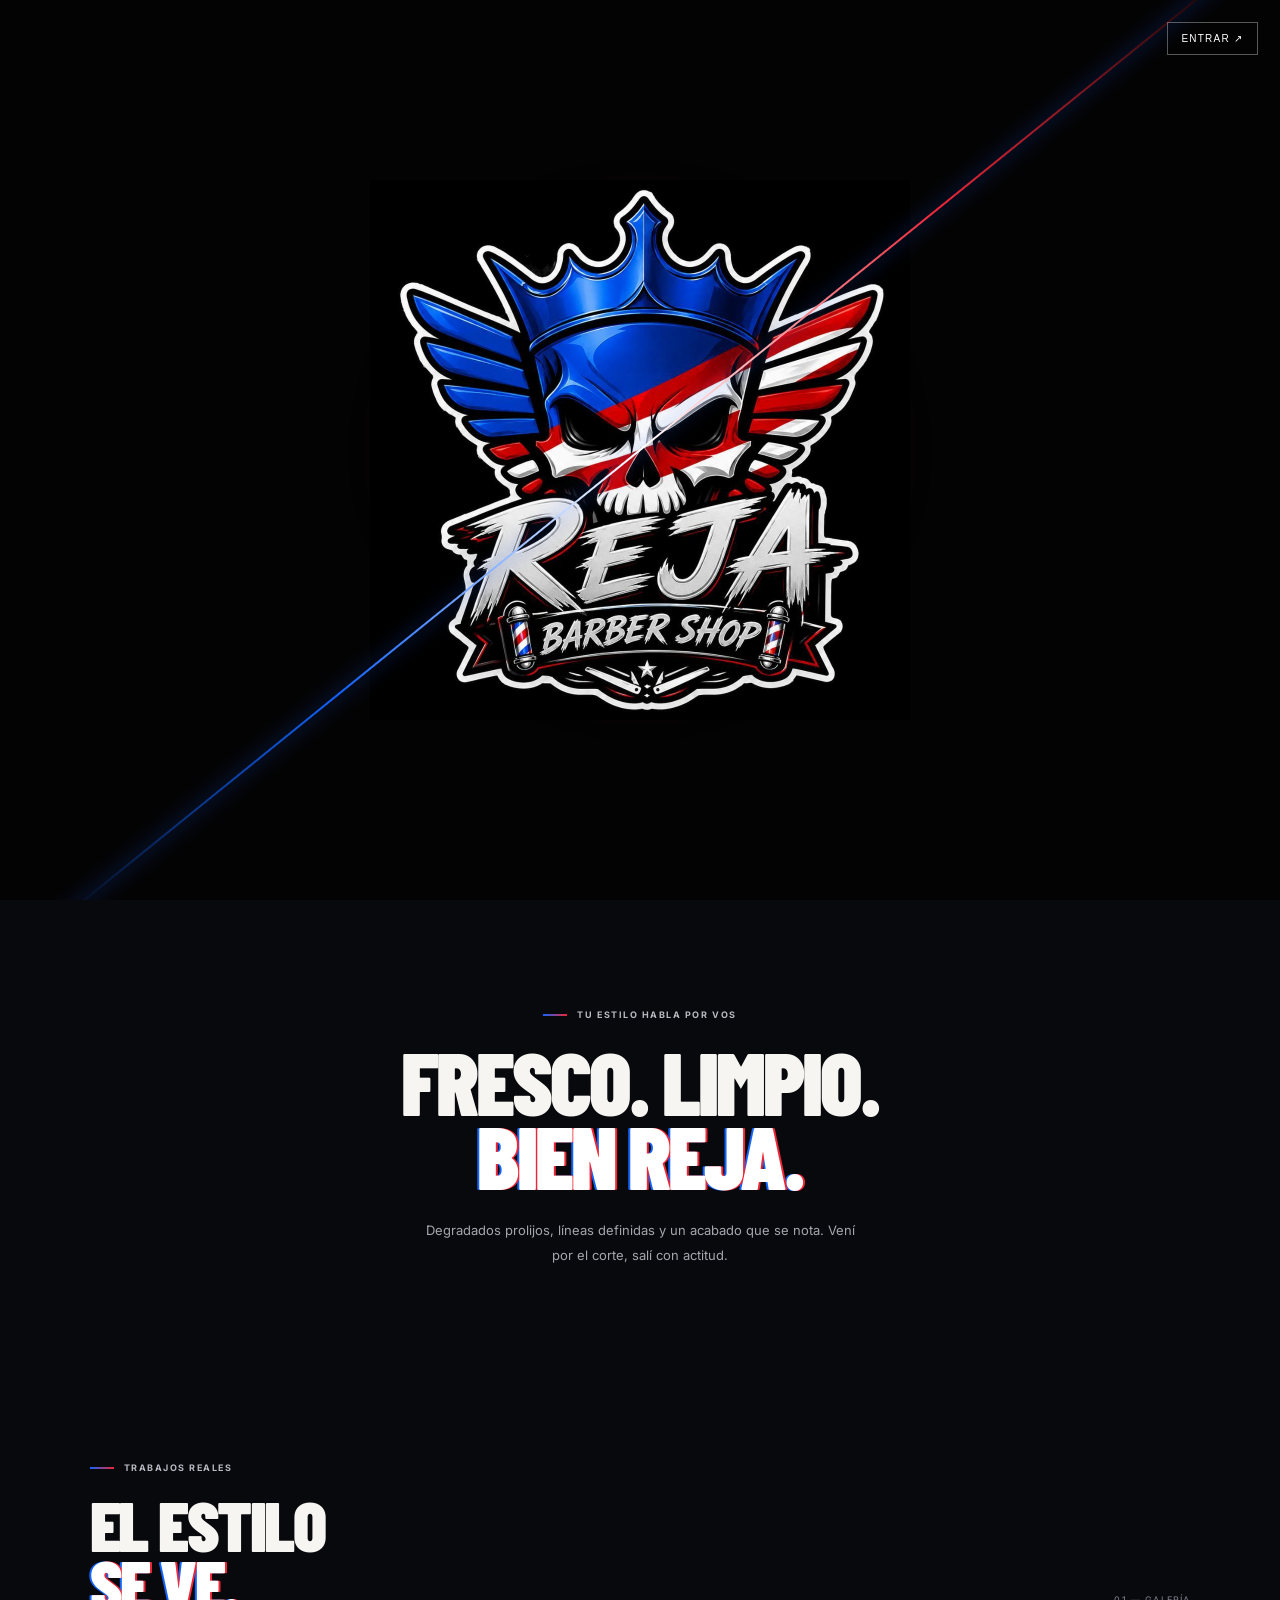
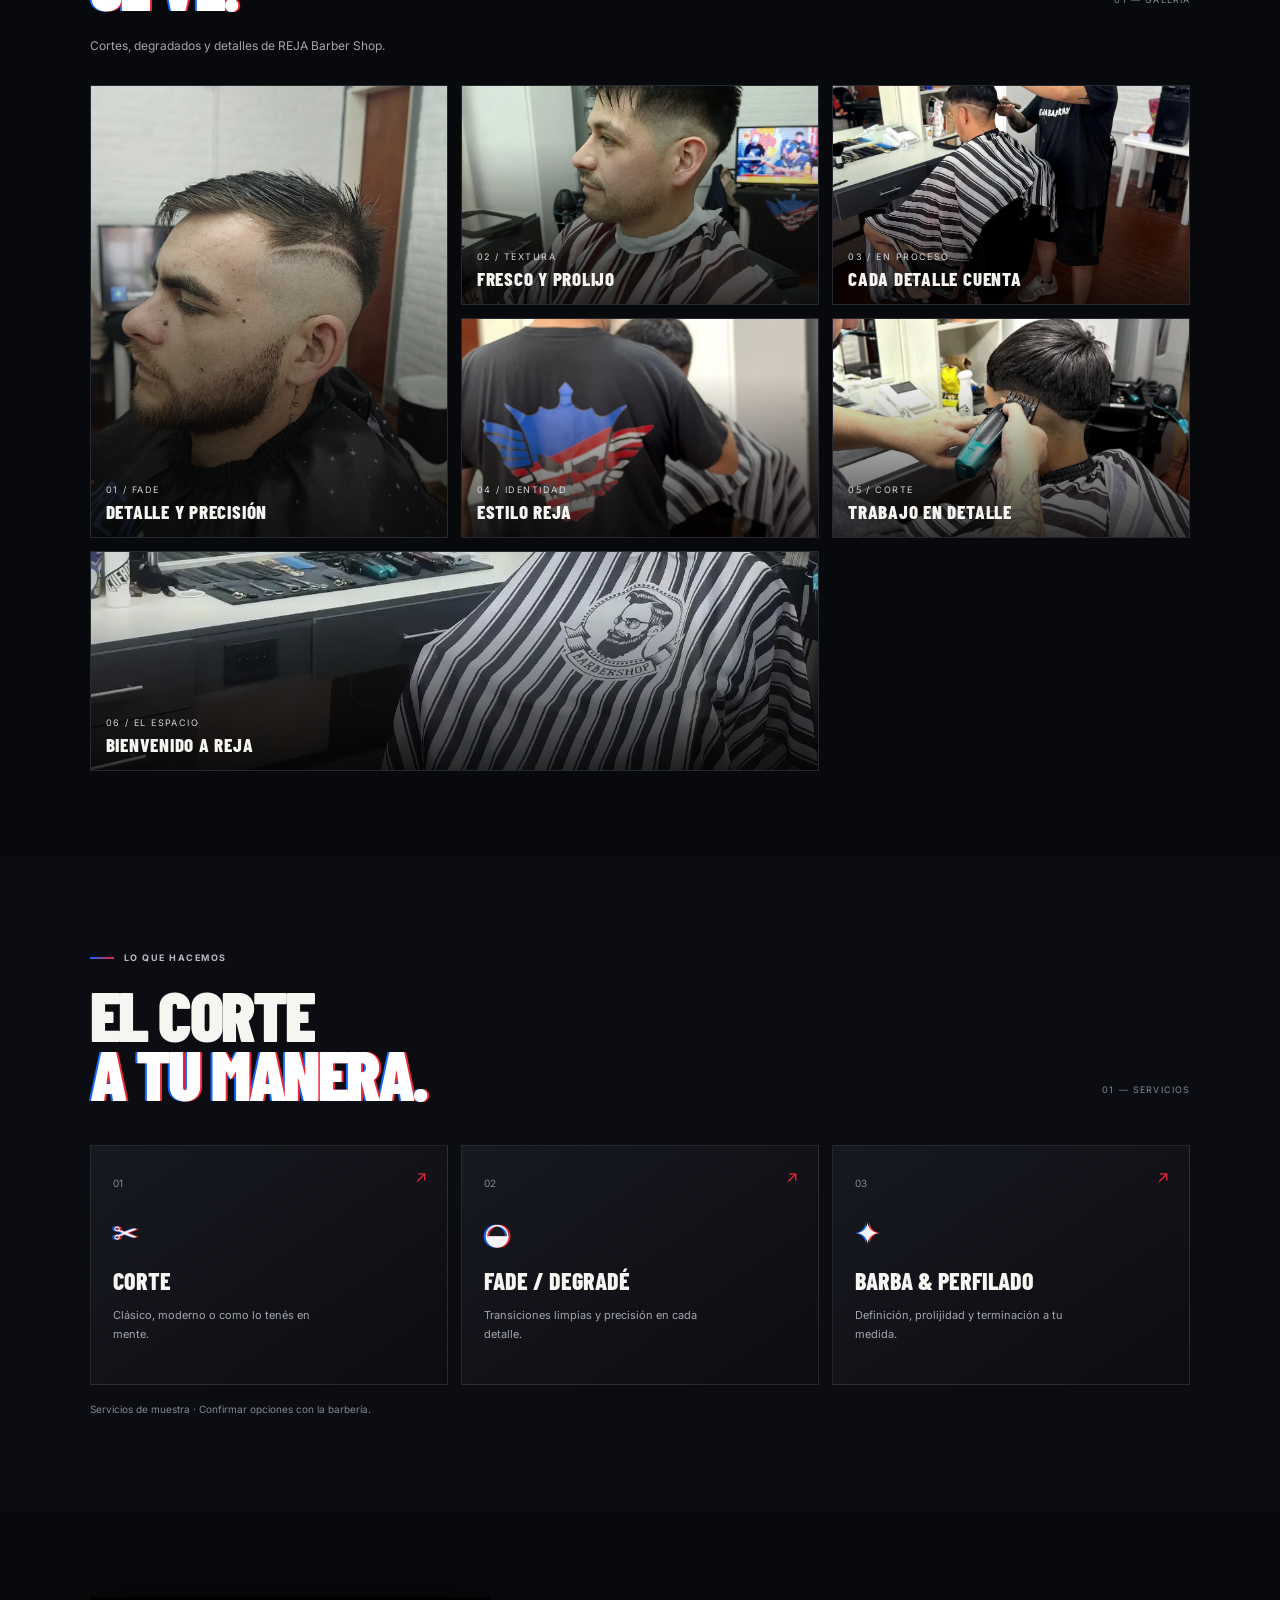
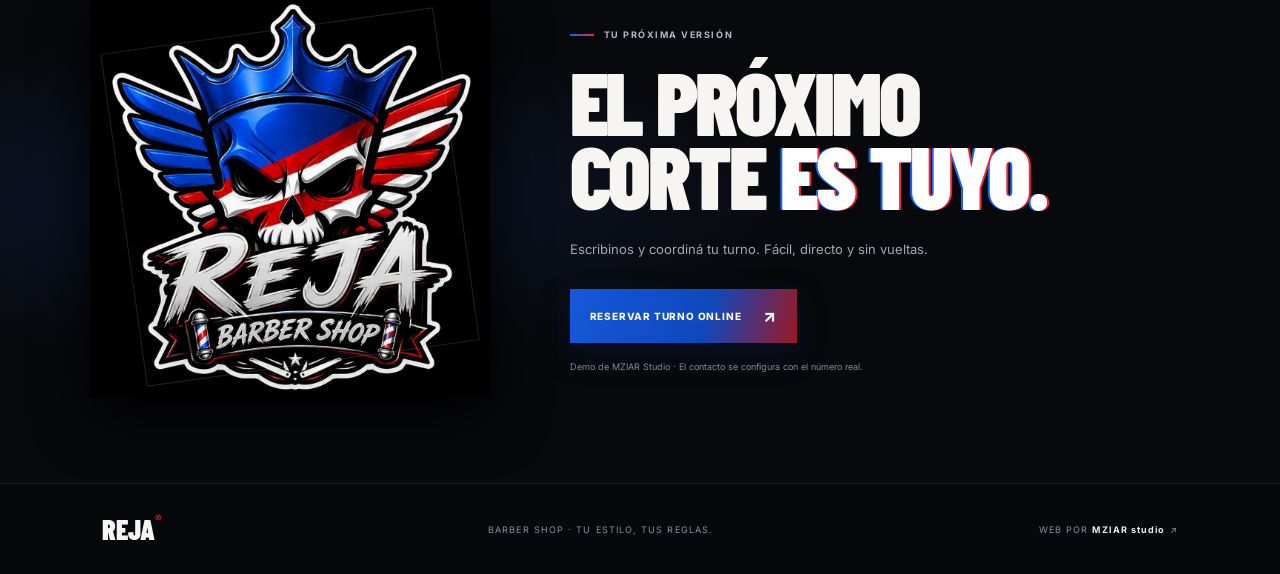
==== index.html @ 57b54501 "Add files via upload" ====
<!doctype html>
<html lang="es">
<head>
  <meta charset="utf-8">
  <meta name="viewport" content="width=device-width, initial-scale=1, viewport-fit=cover">
  <meta name="theme-color" content="#050609">
  <meta name="description" content="REJA Barber Shop. Cortes, degradados y estilo propio. Reservá tu turno por WhatsApp.">
  <title>REJA Barber Shop | Cortes con actitud</title>
  <link rel="preconnect" href="https://fonts.googleapis.com">
  <link rel="preconnect" href="https://fonts.gstatic.com" crossorigin>
  <link href="https://fonts.googleapis.com/css2?family=Barlow+Condensed:wght@500;600;700;800;900&family=Inter:wght@400;500;600;700&display=swap" rel="stylesheet">
  <link rel="stylesheet" href="css/style.css">
</head>
<body>
  <div class="intro" id="intro" aria-label="Presentación de REJA Barber Shop">
    <div class="intro-glow"></div>
    <img class="intro-logo intro-logo-base" src="logo.jpeg" alt="REJA Barber Shop">
    <img class="intro-logo intro-logo-top" src="logo.jpeg" alt="">
    <img class="intro-logo intro-logo-bottom" src="logo.jpeg" alt="">
    <div class="intro-line"></div>
    <span class="intro-hint">REJA BARBER SHOP</span>
    <button class="skip-intro" id="skipIntro" type="button">ENTRAR ↗</button>
  </div>

  <button class="menu-trigger" id="menuTrigger" type="button" aria-expanded="false" aria-controls="sideMenu" aria-label="Abrir menú">
    <span class="barber-pole" aria-hidden="true"><span></span></span>
    <span class="menu-trigger-label">MENÚ</span>
    <span class="menu-trigger-icon" aria-hidden="true">＋</span>
  </button>
  <div class="menu-backdrop" id="menuBackdrop"></div>
  <aside class="side-menu" id="sideMenu" aria-hidden="true">
    <div class="drawer-top">
      <a class="side-brand" href="#inicio"><img src="logo.jpeg" alt="REJA Barber Shop"><span>REJA<small>BARBER SHOP</small></span></a>
      <button class="menu-close" id="menuClose" type="button" aria-label="Cerrar menú">×</button>
    </div>
    <span class="side-label">EXPLORÁ REJA</span>
    <nav class="side-nav" aria-label="Navegación principal">
      <a class="active" href="#inicio"><span>01</span> Inicio <b>↗</b></a>
      <a href="#trabajos"><span>02</span> Trabajos <b>↗</b></a>
      <a href="#servicios"><span>03</span> Servicios <b>↗</b></a>
      <a href="#turnos"><span>04</span> Turnos y contacto <b>↗</b></a>
      <a href="https://www.instagram.com/rejabarbershop/" target="_blank" rel="noopener noreferrer"><span>05</span> Instagram <b>↗</b></a>
    </nav>
    <div class="side-bottom"><span class="side-dot"></span><p>PRECISIÓN<br>EN CADA DETALLE</p><small>PARANÁ · ENTRE RÍOS</small></div>
    <a class="side-book" href="#turnos">RESERVÁ TU TURNO <span>↗</span></a>
  </aside>

  <main>
    <section class="hero" id="inicio">
      <img class="hero-photo is-active" src="3.jpeg" alt="" fetchpriority="high">
      <img class="hero-photo" src="5.jpeg" alt="" aria-hidden="true">
      <img class="hero-photo" src="4.jpeg" alt="" aria-hidden="true">
      <div class="hero-photo-shade"></div>
      <div class="hero-bg-mark">REJA</div>
      <div class="hero-content">
        <img class="hero-brand-logo" src="logo.jpeg" alt="Logo REJA Barber Shop">
        <p class="eyebrow"><span></span> BARBERÍA · ESTILO · ACTITUD</p>
        <h1>NO ES SOLO<br>UN <em>CORTE.</em><br>ES TU ESTILO.</h1>
        <p class="hero-copy">Detalles que hacen la diferencia. Tu próximo corte empieza acá.</p>
        <div class="hero-actions"><a class="button button-primary" href="#turnos">RESERVAR TURNO <span>↗</span></a><a class="text-link" href="#servicios">VER SERVICIOS <span>↓</span></a></div>
      </div>
      <div class="hero-bottom"><span>PRECISIÓN EN CADA DETALLE</span><span>REJA / 001</span></div>
    </section>

    <section class="statement">
      <p class="eyebrow"><span></span> TU ESTILO HABLA POR VOS</p>
      <h2>FRESCO. LIMPIO.<br><em>BIEN REJA.</em></h2>
      <p>Degradados prolijos, líneas definidas y un acabado que se nota. Vení por el corte, salí con actitud.</p>
    </section>

    <section class="gallery section-pad" id="trabajos">
      <div class="section-heading"><div><p class="eyebrow"><span></span> TRABAJOS REALES</p><h2>EL ESTILO<br><em>SE VE.</em></h2></div><span class="section-number">01 — GALERÍA</span></div>
      <p class="gallery-intro">Cortes, degradados y detalles de REJA Barber Shop.</p>
      <div class="gallery-grid">
        <figure class="gallery-item gallery-tall"><img src="8.jpeg" alt="Corte con degradado alto y barba perfilada" loading="lazy"><figcaption><span>01 / FADE</span><strong>DETALLE Y PRECISIÓN</strong></figcaption></figure>
        <figure class="gallery-item"><img src="7.jpeg" alt="Corte degradado con textura arriba" loading="lazy"><figcaption><span>02 / TEXTURA</span><strong>FRESCO Y PROLIJO</strong></figcaption></figure>
        <figure class="gallery-item"><img src="5.jpeg" alt="Barbero trabajando en un corte degradado" loading="lazy"><figcaption><span>03 / EN PROCESO</span><strong>CADA DETALLE CUENTA</strong></figcaption></figure>
        <figure class="gallery-item"><img src="6.jpeg" alt="Barbero con remera de REJA Barber Shop" loading="lazy"><figcaption><span>04 / IDENTIDAD</span><strong>ESTILO REJA</strong></figcaption></figure>
        <figure class="gallery-item"><img src="2.jpeg" alt="Barbero realizando un corte en la nuca" loading="lazy"><figcaption><span>05 / CORTE</span><strong>TRABAJO EN DETALLE</strong></figcaption></figure>
        <figure class="gallery-item gallery-wide"><img src="3.jpeg" alt="Sillón y espacio de trabajo de la barbería" loading="lazy"><figcaption><span>06 / EL ESPACIO</span><strong>BIENVENIDO A REJA</strong></figcaption></figure>
      </div>
    </section>

    <section class="services section-pad" id="servicios">
      <div class="section-heading"><div><p class="eyebrow"><span></span> LO QUE HACEMOS</p><h2>EL CORTE<br><em>A TU MANERA.</em></h2></div><span class="section-number">01 — SERVICIOS</span></div>
      <div class="service-grid">
        <article class="service-card"><span class="service-index">01</span><div class="service-symbol">✂</div><h3>CORTE</h3><p>Clásico, moderno o como lo tenés en mente.</p><span class="service-arrow">↗</span></article>
        <article class="service-card"><span class="service-index">02</span><div class="service-symbol">◒</div><h3>FADE / DEGRADÉ</h3><p>Transiciones limpias y precisión en cada detalle.</p><span class="service-arrow">↗</span></article>
        <article class="service-card"><span class="service-index">03</span><div class="service-symbol">✦</div><h3>BARBA & PERFILADO</h3><p>Definición, prolijidad y terminación a tu medida.</p><span class="service-arrow">↗</span></article>
      </div>
      <p class="demo-note">Servicios de muestra · Confirmar opciones con la barbería.</p>
    </section>

    <section class="booking section-pad" id="turnos">
      <div class="booking-art"><img src="logo.jpeg" alt="REJA Barber Shop"></div>
      <div class="booking-copy"><p class="eyebrow"><span></span> TU PRÓXIMA VERSIÓN</p><h2>EL PRÓXIMO<br>CORTE <em>ES TUYO.</em></h2><p>Escribinos y coordiná tu turno. Fácil, directo y sin vueltas.</p><a class="button button-primary whatsapp-link" href="#" target="_blank" rel="noopener">PEDIR TURNO POR WHATSAPP <span>↗</span></a><small>Demo de MZIAR Studio · El contacto se configura con el número real.</small></div>
    </section>
  </main>
  <footer><a class="footer-brand" href="#inicio">REJA<span>®</span></a><p>BARBER SHOP · TU ESTILO, TUS REGLAS.</p><a class="mziar" href="#inicio">WEB POR <strong>MZIAR studio</strong> ↗</a></footer>
  <script src="js/app.js"></script>
</body>
</html>
---- css/style.css ----
:root{--bg:#07080b;--panel:#101116;--white:#f6f5f2;--muted:#a5a6ad;--blue:#1264ff;--red:#ef2636;--line:rgba(255,255,255,.14)}*{box-sizing:border-box}html{scroll-behavior:smooth;scroll-padding-top:76px}body{margin:0;background:var(--bg);color:var(--white);font-family:Inter,Arial,sans-serif;overflow-x:hidden}a{color:inherit;text-decoration:none}.intro{position:fixed;inset:0;z-index:20;background:#030304;display:grid;place-items:center;overflow:hidden;opacity:1;transition:opacity .22s ease,visibility 0s linear .22s}.intro.is-opening{opacity:0;visibility:hidden;pointer-events:none}.intro.is-opening .intro-logo-base{opacity:0;transition:opacity .12s ease}.intro-glow{position:absolute;width:min(75vw,560px);aspect-ratio:1;border-radius:50%;background:radial-gradient(circle,rgba(13,83,255,.24),rgba(236,29,48,.08) 45%,transparent 70%);filter:blur(20px)}.intro-logo{position:absolute;width:min(84vw,540px);max-height:72vh;object-fit:contain;z-index:2}.intro-logo-base{animation:logoIn .8s cubic-bezier(.2,.8,.2,1) both}.intro-logo-top,.intro-logo-bottom{clip-path:polygon(0 0,100% 0,0 100%);animation:splitTop 1.05s cubic-bezier(.7,0,.2,1) 1.05s forwards}.intro-logo-bottom{clip-path:polygon(100% 0,100% 100%,0 100%);animation-name:splitBottom}.intro-line{position:absolute;width:120%;height:2px;background:linear-gradient(90deg,transparent,var(--blue),white,var(--red),transparent);transform:rotate(-39deg) scaleX(0);z-index:4;box-shadow:0 0 18px #1d5cff;animation:slash .55s ease-out .9s forwards}.intro-hint{position:absolute;bottom:11%;font:700 11px 'Barlow Condensed',sans-serif;letter-spacing:.35em;color:#c9c9cf;animation:hintOut .5s ease 1.1s forwards}.skip-intro{position:absolute;right:22px;top:22px;z-index:5;background:transparent;border:1px solid #ffffff55;color:white;padding:10px 14px;font-size:10px;letter-spacing:.12em;cursor:pointer}.site-header{height:76px;display:flex;align-items:center;justify-content:space-between;padding:0 5.5%;border-bottom:1px solid var(--line);position:relative;z-index:2;background:#07080bf2}.brand{display:flex;align-items:center;gap:9px;font:900 23px 'Barlow Condensed',sans-serif;letter-spacing:.06em}.brand img{width:46px;height:46px;object-fit:cover;object-position:center;border-radius:50%;border:1px solid #ffffff20}.brand small{display:block;font:700 8px Inter,sans-serif;letter-spacing:.2em;color:#b8b9c1;margin-top:1px}.header-book{font-size:10px;font-weight:800;letter-spacing:.1em;border-bottom:1px solid var(--red);padding:10px 0}.header-book span{color:#ff4654;margin-left:12px}.hero{min-height:660px;min-height:calc(100svh - 76px);position:relative;display:flex;align-items:center;padding:65px 8%;overflow:hidden;background:radial-gradient(ellipse at 79% 48%,#111a30 0,transparent 38%),linear-gradient(115deg,#07080b 48%,#0b0c11)}.hero:after{content:"";position:absolute;inset:0;background:repeating-linear-gradient(115deg,transparent 0 54px,#ffffff03 55px 56px);pointer-events:none}.hero-content{position:relative;z-index:2;width:58%;max-width:680px}.eyebrow{font-size:10px;font-weight:700;letter-spacing:.19em;color:#b7b8c0;display:flex;align-items:center;gap:10px}.eyebrow>span{width:24px;height:2px;background:linear-gradient(90deg,var(--blue),var(--red));display:inline-block}.hero h1,.section-heading h2,.statement h2,.booking h2{font:900 clamp(58px,8.5vw,118px)/.84 'Barlow Condensed',Impact,sans-serif;letter-spacing:-.035em;margin:32px 0 25px}.hero h1 em,.statement h2 em,.section-heading h2 em,.booking h2 em{font-style:normal;color:transparent;-webkit-text-stroke:1.5px #f4f3f0}.hero h1 em{color:#fff;-webkit-text-stroke:0;text-shadow:3px 0 var(--red),-3px 0 var(--blue)}.hero-copy{font-size:14px;line-height:1.8;color:#b1b2ba;max-width:330px}.hero-actions{display:flex;align-items:center;gap:27px;margin-top:32px}.button{display:inline-flex;align-items:center;justify-content:space-between;gap:22px;padding:17px 20px;font-size:10px;font-weight:800;letter-spacing:.08em}.button-primary{background:linear-gradient(105deg,#1558d9,#0f48bc 60%,#9b1824);box-shadow:0 10px 30px #071b4b66;transition:transform .2s,filter .2s}.button-primary:hover{transform:translateY(-3px);filter:brightness(1.2)}.button span{font-size:17px}.text-link{font-size:10px;font-weight:800;letter-spacing:.1em}.text-link span{color:#ff3445;margin-left:9px}.hero-logo{position:absolute;width:min(42vw,510px);right:5%;top:50%;transform:translateY(-50%);aspect-ratio:1;display:grid;place-items:center}.hero-photo{position:absolute;inset:0;width:100%;height:100%;object-fit:cover;object-position:center 42%;z-index:0;opacity:.82;filter:saturate(.86) contrast(1.08)}.hero-photo-shade{position:absolute;inset:0;z-index:1;background:linear-gradient(90deg,#07080b 0%,rgba(7,8,11,.96) 26%,rgba(7,8,11,.68) 52%,rgba(7,8,11,.26) 100%),linear-gradient(0deg,#07080b 0%,transparent 38%,rgba(7,8,11,.18) 100%);pointer-events:none}.hero-logo img{width:100%;position:relative;z-index:1;filter:drop-shadow(0 20px 35px #000)}.orbit{position:absolute;border:1px solid #ffffff14;border-radius:50%;inset:2%;transform:rotate(-28deg) scaleY(.72)}.orbit-two{inset:11%;border-color:#145fff40;transform:rotate(34deg) scaleY(.8)}.hero-bg-mark{position:absolute;right:-4%;bottom:-15%;font:900 30vw/.8 'Barlow Condensed',sans-serif;color:#ffffff04;pointer-events:none}.hero-bottom{position:absolute;bottom:24px;left:8%;right:8%;display:flex;justify-content:space-between;color:#777983;font-size:9px;letter-spacing:.16em;border-top:1px solid var(--line);padding-top:15px;z-index:2}.statement{text-align:center;padding:105px 24px 110px;background:linear-gradient(180deg,#0b0c11,#08090c)}.statement .eyebrow{justify-content:center}.statement h2{font-size:clamp(48px,7vw,88px);margin:25px 0}.statement h2 em{color:#fff;-webkit-text-stroke:0;text-shadow:2px 0 var(--red),-2px 0 var(--blue)}.statement>p:last-child{max-width:440px;margin:0 auto;color:var(--muted);font-size:13px;line-height:1.9}.section-pad{padding:95px 8%}.services{background:#0c0d12}.section-heading{display:flex;align-items:end;justify-content:space-between;margin-bottom:42px}.section-heading h2{font-size:clamp(48px,6vw,76px);margin:22px 0 0}.section-heading h2 em{color:#fff;-webkit-text-stroke:0;text-shadow:2px 0 var(--red),-2px 0 var(--blue)}.section-number{font-size:9px;color:#888a93;letter-spacing:.13em;padding-bottom:8px}.service-grid{display:grid;grid-template-columns:repeat(3,minmax(0,1fr));gap:13px}.service-card{position:relative;min-height:240px;padding:25px 22px;background:linear-gradient(145deg,#171920,#0c0d12);border:1px solid #ffffff12;transition:transform .25s,border-color .25s}.service-card:hover{transform:translateY(-5px);border-color:#2461dc88}.service-index{font-size:10px;color:#777b86}.service-symbol{font-size:30px;margin:24px 0 15px;color:#f4f4f5;text-shadow:2px 0 var(--red),-2px 0 var(--blue)}.service-card h3{font:800 24px 'Barlow Condensed',sans-serif;margin:0 0 8px}.service-card p{font-size:11px;color:#9d9fa8;line-height:1.7;max-width:220px}.service-arrow{position:absolute;right:20px;top:20px;color:#ff4554}.demo-note{font-size:10px;color:#777983;margin-top:18px}.booking{display:grid;grid-template-columns:.8fr 1.2fr;align-items:center;gap:6%;background:radial-gradient(ellipse at 20% 50%,#11224a88,transparent 40%),#08090c}.booking-art{max-width:400px;position:relative}.booking-art:before{content:"";position:absolute;inset:8%;border:1px solid #ffffff20;transform:rotate(-8deg)}.booking-art img{width:100%;display:block;position:relative;filter:drop-shadow(0 18px 28px #000)}.booking h2{font-size:clamp(52px,7vw,88px);margin:25px 0}.booking h2 em{color:#fff;-webkit-text-stroke:0;text-shadow:2px 0 var(--red),-2px 0 var(--blue)}.booking-copy>p:not(.eyebrow){color:#a7a8b0;font-size:13px;line-height:1.8;max-width:390px}.booking-copy .button{margin-top:15px}.booking-copy small{display:block;color:#737680;font-size:9px;line-height:1.7;margin-top:16px}footer{border-top:1px solid var(--line);padding:28px 8%;display:flex;align-items:center;justify-content:space-between;gap:20px}footer p,.mziar{font-size:9px;letter-spacing:.12em;color:#8f9099}.footer-brand{font:900 28px 'Barlow Condensed',sans-serif}.footer-brand span{font:10px Inter,sans-serif;vertical-align:top;color:var(--red)}.mziar strong{color:#eee}.reveal{opacity:0;transform:translateY(18px);transition:opacity .65s,transform .65s}.reveal.visible{opacity:1;transform:translateY(0)}@keyframes logoIn{from{opacity:0;transform:scale(.82);filter:blur(8px)}to{opacity:1;transform:scale(1);filter:blur(0)}}@keyframes slash{to{transform:rotate(-39deg) scaleX(1)}}@keyframes splitTop{to{transform:translate(-115%,-95%) rotate(-8deg);opacity:0}}@keyframes splitBottom{to{transform:translate(115%,95%) rotate(8deg);opacity:0}}@keyframes hintOut{to{opacity:0;transform:translateY(8px)}}@media(min-width:1200px){.hero{padding-left:max(8%,calc((100vw - 1200px)/2));padding-right:max(8%,calc((100vw - 1200px)/2))}}@media(max-width:760px){.site-header{height:65px;padding:0 5%}.brand{font-size:20px}.brand img{width:39px;height:39px}.header-book{font-size:9px;letter-spacing:.04em}.hero{min-height:calc(100svh - 65px);padding:48px 7% 70px;align-items:flex-end}.hero-content{width:100%;padding-bottom:38px}.hero-logo{width:min(70vw,360px);right:-10%;top:5%;transform:none;opacity:.52}.hero-logo img{filter:drop-shadow(0 10px 20px #000)}.hero-content{z-index:3}.hero h1{font-size:clamp(58px,15vw,94px);margin:25px 0 20px}.hero-copy{font-size:12px;max-width:270px}.hero-actions{gap:18px;flex-wrap:wrap}.button{padding:16px 14px;gap:14px;font-size:9px}.text-link{font-size:9px}.hero-bottom{left:7%;right:7%;bottom:18px;font-size:8px}.statement{padding:75px 22px}.section-pad{padding:72px 6%}.section-heading{align-items:start;gap:12px}.section-heading h2{font-size:clamp(48px,12vw,70px)}.section-number{white-space:nowrap;font-size:8px;margin-top:8px}.service-grid{grid-template-columns:1fr;gap:10px}.service-card{min-height:180px;padding:22px}.service-symbol{margin:12px 0 10px}.service-card h3{font-size:25px}.service-card p{max-width:280px}.booking{grid-template-columns:1fr;gap:25px}.booking-art{width:65%;margin:0 auto;max-width:290px}.booking-copy{text-align:center}.booking-copy .eyebrow{justify-content:center}.booking h2{font-size:clamp(54px,13vw,78px)}.booking-copy>p:not(.eyebrow){margin:0 auto}.booking-copy .button{margin-top:22px}footer{padding:24px 6%;flex-wrap:wrap}footer p{order:3;width:100%;margin:0}.mziar{font-size:8px}}@media(max-width:380px){.header-book{font-size:8px}.hero h1{font-size:56px}.hero-actions{gap:13px}.button{padding:14px 12px}.text-link{font-size:8px}.section-number{display:none}}@media(prefers-reduced-motion:reduce){*,*::before,*::after{scroll-behavior:auto!important;animation-duration:.01ms!important;transition-duration:.01ms!important}}
/* Galería con fotografías reales de REJA */
.gallery{background:#08090d}.gallery-intro{font-size:12px;color:#9d9fa8;margin:-20px 0 28px;line-height:1.8}.gallery-grid{display:grid;grid-template-columns:repeat(3,minmax(0,1fr));grid-auto-rows:220px;gap:13px}.gallery-item{position:relative;margin:0;overflow:hidden;background:#14161d;border:1px solid #ffffff14;isolation:isolate}.gallery-item img{width:100%;height:100%;display:block;object-fit:cover;transition:transform .6s cubic-bezier(.2,.7,.2,1),filter .4s;filter:saturate(.88)}.gallery-item:hover img{transform:scale(1.055);filter:saturate(1.08)}.gallery-item:after{content:"";position:absolute;inset:25% 0 0;background:linear-gradient(transparent,rgba(0,0,0,.85));z-index:0;pointer-events:none}.gallery-item figcaption{position:absolute;z-index:1;left:15px;right:15px;bottom:14px;display:flex;flex-direction:column;gap:5px}.gallery-item figcaption span{font-size:9px;letter-spacing:.16em;color:#d5d6dc}.gallery-item figcaption strong{font:800 19px 'Barlow Condensed',sans-serif;letter-spacing:.04em}.gallery-tall{grid-row:span 2}.gallery-wide{grid-column:span 2}.gallery-tall img{object-position:center}.gallery-wide img{object-position:center 58%}@media(max-width:760px){.gallery-grid{grid-template-columns:repeat(2,minmax(0,1fr));grid-auto-rows:190px;gap:9px}.gallery-tall{grid-row:span 2}.gallery-wide{grid-column:span 2}.gallery-item figcaption{left:10px;right:10px;bottom:10px}.gallery-item figcaption strong{font-size:16px}.gallery-item figcaption span{font-size:8px}.gallery-intro{margin-top:-15px}}@media(max-width:380px){.gallery-grid{grid-auto-rows:160px}.gallery-item figcaption strong{font-size:14px}}

@media(max-width:760px){.hero-photo{object-position:center 45%;opacity:.9}.hero-photo-shade{background:linear-gradient(180deg,rgba(7,8,11,.24) 0%,rgba(7,8,11,.42) 28%,rgba(7,8,11,.88) 60%,#07080b 100%),linear-gradient(90deg,rgba(7,8,11,.45),rgba(7,8,11,.08))}.hero:after{background:linear-gradient(0deg,#07080b0d,#07080b08)}}

/* Más protagonismo para la foto del hero */
.hero-photo{opacity:.96;filter:saturate(1) contrast(1.03)}
.hero-photo-shade{background:linear-gradient(90deg,rgba(7,8,11,.88) 0%,rgba(7,8,11,.68) 32%,rgba(7,8,11,.24) 62%,rgba(7,8,11,.08) 100%),linear-gradient(0deg,rgba(7,8,11,.48) 0%,transparent 42%,rgba(7,8,11,.06) 100%)}
@media(max-width:760px){.hero-photo{opacity:1;object-position:center 45%;filter:saturate(1) contrast(1.02)}.hero-photo-shade{background:linear-gradient(180deg,rgba(7,8,11,.06) 0%,rgba(7,8,11,.12) 28%,rgba(7,8,11,.68) 57%,#07080b 100%),linear-gradient(90deg,rgba(7,8,11,.18),rgba(7,8,11,.02))}}

/* Logo visible dentro del hero, sobre la fotografía */
.hero-brand-logo{display:block;width:clamp(150px,22vw,270px);height:auto;max-height:190px;object-fit:contain;object-position:left center;margin:0 0 24px;filter:drop-shadow(0 5px 18px #000c);position:relative;z-index:3;mix-blend-mode:normal}
@media(max-width:760px){.hero-brand-logo{width:clamp(125px,36vw,185px);max-height:145px;margin:0 0 20px;object-position:left center}.hero-content{padding-bottom:38px}}

/* Integrar el logo al fondo: elimina visualmente el negro de la imagen */
.hero-brand-logo{mix-blend-mode:screen;background:transparent;}

/* REDISEÑO CLARO REJA — menú lateral y estética editorial */
:root{--bg:#f3f1eb;--panel:#fffefa;--white:#171717;--muted:#686761;--blue:#2357d6;--red:#df342b;--line:#d9d6ce}
html{scroll-padding-top:28px}
body{background:#f3f1eb;color:#171717;font-family:Inter,Arial,sans-serif}
.intro{display:none!important}
.site-header{display:none}
.side-menu{position:fixed;inset:0 auto 0 0;width:238px;padding:32px 25px 24px;background:#fffefa;border-right:1px solid #dedbd3;z-index:15;display:flex;flex-direction:column}
.side-brand{display:flex;align-items:center;gap:11px;padding-bottom:35px;border-bottom:1px solid #e7e4dc;font:900 27px 'Barlow Condensed',sans-serif;letter-spacing:.05em}
.side-brand img{width:53px;height:53px;object-fit:contain;border-radius:50%}
.side-brand small{display:block;font:700 9px Inter,sans-serif;letter-spacing:.2em;color:#77756f;margin-top:3px}
.side-label{font-size:9px;font-weight:800;letter-spacing:.2em;color:#99968e;margin:34px 0 14px}
.side-nav{display:flex;flex-direction:column;gap:7px}
.side-nav a{display:flex;align-items:center;gap:13px;padding:13px 11px;font-size:12px;font-weight:700;color:#65635e;border-left:3px solid transparent;transition:.2s}
.side-nav a span{font-size:9px;color:#aaa69d;font-weight:600}
.side-nav a:hover,.side-nav a.active{background:#f1eee7;color:#171717;border-left-color:#df342b}
.side-bottom{margin-top:auto;border-top:1px solid #e7e4dc;padding-top:22px}
.side-dot{display:block;width:8px;height:8px;background:#df342b;border-radius:50%;margin-bottom:12px;box-shadow:0 0 0 5px #df342b18}
.side-bottom p{font:800 16px/1.15 'Barlow Condensed',sans-serif;letter-spacing:.06em;margin:0 0 14px}
.side-bottom small{font-size:8px;letter-spacing:.13em;color:#858179}
.side-book{margin-top:22px;padding:15px 12px;background:#df342b;color:white;font-size:9px;font-weight:800;letter-spacing:.08em;display:flex;justify-content:space-between;align-items:center}
main,footer{margin-left:238px}
.hero{min-height:calc(100svh - 0px);background:#f3f1eb;padding:70px 6%;align-items:center}
.hero:after{display:none}
.hero-photo{left:53%;width:47%;height:78%;top:11%;border-radius:3px;opacity:1;filter:saturate(.9) contrast(1.02);object-position:center;box-shadow:18px 18px 0 #df342b}
.hero-photo-shade{display:none}
.hero-bg-mark{color:#17171708;right:-1%;bottom:-10%;font-size:25vw}
.hero-content{width:53%;max-width:560px}
.hero-brand-logo{width:96px;max-height:96px;mix-blend-mode:multiply;filter:none;margin-bottom:16px}
.eyebrow{color:#77736c;font-size:9px;letter-spacing:.17em}
.eyebrow>span{background:#df342b}
.hero h1{font-size:clamp(60px,7vw,104px);color:#171717;margin:28px 0 22px;line-height:.82}
.hero h1 em{color:#df342b;text-shadow:none;-webkit-text-stroke:0}
.hero-copy{color:#66635d;font-size:13px;line-height:1.9}
.button-primary{background:#df342b;box-shadow:0 8px 20px #df342b22}
.text-link span{color:#df342b}
.hero-bottom{left:6%;right:6%;color:#8b877f;border-color:#d9d6ce}
.statement,.gallery,.services,.booking{background:#f3f1eb}
.statement{padding:100px 8%}
.statement h2,.section-heading h2,.booking h2{color:#171717}
.statement h2 em,.section-heading h2 em,.booking h2 em{color:#df342b;text-shadow:none;-webkit-text-stroke:0}
.statement>p:last-child,.gallery-intro,.service-card p,.booking-copy>p:not(.eyebrow){color:#69665f}
.section-pad{padding:86px 7%}
.section-heading h2{font-size:clamp(48px,5.5vw,76px)}
.section-number{color:#8a867e}
.gallery{background:#e9e6de}
.gallery-item{border:0;background:#d9d5cc}
.gallery-item img{filter:saturate(.9)}
.gallery-item:after{background:linear-gradient(transparent,rgba(0,0,0,.78))}
.services{background:#f8f6f0}
.service-card{background:#fffefa;border:1px solid #e0ddd5;box-shadow:0 8px 24px #2d28100a}
.service-card:hover{border-color:#df342b55}
.service-index,.service-card p{color:#77736b}
.service-symbol{color:#df342b;text-shadow:none}
.service-arrow{color:#df342b}
.demo-note{color:#8a867e}
.booking{background:#e9e6de}
.booking-art:before{border-color:#df342b55}
.booking-art img{filter:drop-shadow(0 12px 18px #0001);mix-blend-mode:multiply}
.booking-copy small{color:#77736b}
footer{background:#fffefa;border-color:#dedbd3}
footer p,.mziar{color:#858179}
.mziar strong{color:#171717}
.footer-brand span{color:#df342b}
@media(max-width:760px){
 .side-menu{inset:0 0 auto 0;width:auto;height:auto;min-height:70px;padding:10px 15px;background:#fffefa;border-right:0;border-bottom:1px solid #dedbd3;display:grid;grid-template-columns:auto 1fr;align-items:center;gap:8px 15px}
 .side-brand{font-size:21px;gap:7px;padding:0;border:0}.side-brand img{width:43px;height:43px}.side-brand small{font-size:7px}
 .side-label,.side-bottom{display:none}
 .side-nav{grid-column:1/-1;display:flex;flex-direction:row;gap:4px;overflow-x:auto;padding-bottom:2px}
 .side-nav a{white-space:nowrap;padding:9px 9px;font-size:10px;border-left:0;border-bottom:2px solid transparent}
 .side-nav a:hover,.side-nav a.active{border-bottom-color:#df342b;border-left:0}
 .side-nav a span{font-size:8px}
 .side-book{position:absolute;right:15px;top:17px;margin:0;padding:12px 10px;font-size:8px;gap:8px}
 main,footer{margin-left:0}
 .hero{min-height:900px;min-height:calc(100svh - 112px);margin-top:112px;padding:300px 7% 70px;align-items:flex-end}
 .hero-photo{left:7%;top:24px;width:86%;height:285px;box-shadow:9px 9px 0 #df342b;border-radius:2px}
 .hero-content{width:100%;max-width:none;padding-bottom:28px}
 .hero-brand-logo{width:70px;max-height:70px;margin-bottom:12px}
 .hero h1{font-size:clamp(57px,14vw,82px);margin:22px 0 18px}
 .hero-copy{font-size:12px;max-width:280px}
 .hero-actions{gap:16px}
 .hero-bottom{bottom:16px}
 .statement{padding:70px 22px}
 .section-pad{padding:65px 6%}
 .section-heading h2{font-size:clamp(45px,11vw,65px)}
 .booking{background:#e9e6de}
 footer{padding:24px 6%}
}
@media(max-width:380px){.side-book{font-size:7px;padding:10px 7px}.side-brand{font-size:18px}.side-brand img{width:38px;height:38px}.side-nav a{font-size:9px;padding:8px 7px}.hero{padding-top:280px}.hero-photo{height:255px}}

/* REJA: recuperar identidad original negra, azul eléctrico, rojo y blanco */
:root{--bg:#07080b;--panel:#101116;--white:#f6f5f2;--muted:#a5a6ad;--blue:#1264ff;--red:#ef2636;--line:rgba(255,255,255,.14)}
body{background:#07080b;color:#f6f5f2}
.side-menu{background:#08090d;border-color:#ffffff18;color:#f6f5f2}
.side-brand{border-color:#ffffff18;color:#fff}
.side-brand img{border-radius:0;object-fit:contain}
.side-brand small{color:#a5a6ad}
.side-label{color:#7c808b}
.side-nav a{color:#a5a6ad}
.side-nav a span{color:#707582}
.side-nav a:hover,.side-nav a.active{background:#11141d;color:#fff;border-left-color:#1264ff}
.side-dot{background:#ef2636;box-shadow:0 0 0 5px #ef263622}
.side-bottom{border-color:#ffffff18}
.side-bottom p{color:#f6f5f2}
.side-bottom small{color:#858a97}
.side-book{background:linear-gradient(105deg,#1264ff,#0c43b7 65%,#ef2636);color:#fff}
.hero{background:#07080b}
.hero-photo{box-shadow:12px 12px 0 #1264ff;border-radius:0}
.hero-brand-logo{mix-blend-mode:screen;filter:drop-shadow(0 5px 16px #000b)}
.hero h1{color:#f6f5f2}
.hero h1 em{color:#fff;text-shadow:3px 0 #ef2636,-3px 0 #1264ff}
.eyebrow{color:#b7b8c0}
.eyebrow>span{background:linear-gradient(90deg,#1264ff,#ef2636)}
.hero-copy{color:#b1b2ba}
.button-primary{background:linear-gradient(105deg,#1558d9,#0f48bc 60%,#9b1824);box-shadow:0 10px 30px #071b4b66}
.text-link span{color:#ef2636}
.hero-bottom{color:#777983;border-color:#ffffff24}
.statement,.gallery,.services,.booking{background:#08090d;color:#f6f5f2}
.statement h2,.section-heading h2,.booking h2{color:#f6f5f2}
.statement h2 em,.section-heading h2 em,.booking h2 em{color:#fff;text-shadow:2px 0 #ef2636,-2px 0 #1264ff}
.statement>p:last-child,.gallery-intro,.service-card p,.booking-copy>p:not(.eyebrow){color:#a5a6ad}
.section-number{color:#858995}
.gallery{background:#08090d}
.gallery-item{background:#14161d;border:1px solid #ffffff14}
.gallery-item img{filter:saturate(.9)}
.services{background:#0c0d12}
.service-card{background:linear-gradient(145deg,#171920,#0c0d12);border:1px solid #ffffff18;box-shadow:none}
.service-card:hover{border-color:#1264ff88}
.service-index,.demo-note{color:#858995}
.service-symbol{color:#f4f4f5;text-shadow:2px 0 #ef2636,-2px 0 #1264ff}
.service-arrow{color:#ef2636}
.booking{background:radial-gradient(ellipse at 20% 50%,#11224a88,transparent 40%),#08090c}
.booking-art:before{border-color:#ffffff20}
.booking-art img{filter:drop-shadow(0 18px 28px #000);mix-blend-mode:screen}
.booking-copy small{color:#858995}
footer{background:#07080b;border-color:#ffffff18}
footer p,.mziar{color:#8f9099}
.mziar strong{color:#eee}
.footer-brand span{color:#ef2636}
@media(max-width:760px){
 .side-menu{background:#08090df5;border-color:#ffffff20}
 .side-brand small{color:#a5a6ad}
 .side-nav a{color:#a5a6ad;border-bottom-color:transparent}
 .side-nav a span{color:#707582}
 .side-nav a:hover,.side-nav a.active{background:#11141d;color:#fff;border-bottom-color:#1264ff}
 .side-book{background:linear-gradient(105deg,#1264ff,#0c43b7 65%,#ef2636)}
 .hero{background:#07080b}
 .hero-photo{box-shadow:8px 8px 0 #1264ff}
 .hero-brand-logo{mix-blend-mode:screen}
 .gallery{background:#08090d}
 .services{background:#0c0d12}
 .booking{background:radial-gradient(ellipse at 20% 50%,#11224a88,transparent 40%),#08090c}
 footer{background:#07080b}
}

/* MENU DESPLEGABLE REJA: barber pole lateral */
main,footer{margin-left:0}
.menu-trigger{position:fixed;z-index:31;left:0;top:50%;transform:translateY(-50%);width:54px;min-height:174px;padding:13px 8px;background:#08090df5;color:#fff;border:1px solid #ffffff25;border-left:0;display:flex;flex-direction:column;align-items:center;justify-content:center;gap:12px;cursor:pointer;box-shadow:8px 8px 28px #0006;transition:width .22s,background .22s}
.menu-trigger:hover{width:61px;background:#11141d}
.barber-pole{display:block;position:relative;width:23px;height:73px;border:3px solid #f6f5f2;border-radius:12px;overflow:hidden;background:repeating-linear-gradient(135deg,#ef2636 0 9px,#fff 9px 18px,#1264ff 18px 27px);box-shadow:0 0 18px #1264ff55}
.barber-pole:before,.barber-pole:after{content:"";position:absolute;left:-3px;right:-3px;height:6px;background:#f6f5f2;border:1px solid #090a0e;z-index:2}
.barber-pole:before{top:-1px}.barber-pole:after{bottom:-1px}
.barber-pole span{position:absolute;inset:-45%;background:repeating-linear-gradient(135deg,transparent 0 10px,#ffffffa8 10px 12px,transparent 12px 22px);animation:poleShine 2.5s linear infinite}
.menu-trigger-label{writing-mode:vertical-rl;transform:rotate(180deg);font:800 12px 'Barlow Condensed',sans-serif;letter-spacing:.25em}
.menu-trigger-icon{font-size:20px;line-height:1;color:#ef2636;transition:transform .25s}
.menu-trigger[aria-expanded="true"] .menu-trigger-icon{transform:rotate(45deg)}
.menu-backdrop{position:fixed;inset:0;z-index:32;background:#020307b8;backdrop-filter:blur(4px);opacity:0;visibility:hidden;transition:opacity .28s,visibility .28s}
.side-menu{position:fixed;z-index:33;inset:0 auto 0 0;width:min(365px,88vw);padding:30px 27px 25px;background:#08090d;border-right:1px solid #ffffff20;display:flex;flex-direction:column;transform:translateX(-105%);visibility:hidden;transition:transform .34s cubic-bezier(.2,.75,.2,1),visibility .34s;box-shadow:20px 0 60px #0005}
body.menu-open .side-menu{transform:translateX(0);visibility:visible}
body.menu-open .menu-backdrop{opacity:1;visibility:visible}
.drawer-top{display:flex;align-items:center;justify-content:space-between;gap:15px;padding-bottom:26px;border-bottom:1px solid #ffffff20}
.side-brand{padding:0;border:0;color:#fff}
.side-brand img{width:55px;height:55px}
.menu-close{width:38px;height:38px;border:1px solid #ffffff35;background:#11141d;color:white;font-size:27px;line-height:1;cursor:pointer}
.side-label{margin:28px 0 13px}
.side-nav{display:flex;flex-direction:column;gap:6px}
.side-nav a{display:flex;align-items:center;gap:13px;padding:15px 12px;border-left:3px solid transparent;color:#b9bbc4;font-size:13px}
.side-nav a span{font-size:10px;color:#777d8b}
.side-nav a b{margin-left:auto;color:#ef2636;font-size:15px;font-weight:500}
.side-nav a:hover,.side-nav a.active{background:#11141d;color:#fff;border-left-color:#1264ff}
.side-bottom{margin-top:auto;padding-top:22px}
.side-book{margin-top:22px;padding:16px 14px}
.prices{background:#0a0b10;color:#f6f5f2}
.price-panel{position:relative;overflow:hidden;border:1px solid #ffffff20;background:linear-gradient(120deg,#131722,#090a0e);padding:clamp(24px,5vw,48px);max-width:760px}
.price-panel:after{content:"$";position:absolute;right:18px;top:-40px;font:900 230px/.9 'Barlow Condensed',sans-serif;color:#1264ff0b;pointer-events:none}
.price-mark{font-size:9px;letter-spacing:.2em;color:#ef2636;font-weight:800}
.price-panel h3{position:relative;font:800 clamp(27px,4vw,42px)/1 'Barlow Condensed',sans-serif;margin:22px 0 12px}
.price-panel p{position:relative;max-width:480px;font-size:13px;line-height:1.8;color:#a5a6ad}
.price-panel .button{position:relative;margin-top:12px}
@keyframes poleShine{to{transform:translate(22px,22px)}}
@media(max-width:760px){
 .menu-trigger{top:50%;width:43px;min-height:145px;padding:10px 6px;gap:9px}
 .barber-pole{width:20px;height:58px}
 .menu-trigger-label{font-size:10px}
 .side-menu{width:min(340px,88vw);padding:22px 20px 20px}
 .side-brand img{width:47px;height:47px}
 .side-nav a{border-bottom:0;padding:14px 10px;font-size:12px}
 .side-nav a:hover,.side-nav a.active{border-bottom:0;border-left-color:#1264ff}
 .prices{background:#0a0b10}
 .price-panel{padding:25px 20px}
}
@media(prefers-reduced-motion:reduce){.barber-pole span{animation:none}}

/* Ajuste final: logo de marca grande y visible sobre el hero */
.hero-brand-logo{width:clamp(170px,24vw,290px);max-height:205px;mix-blend-mode:normal!important;object-fit:contain;filter:drop-shadow(0 4px 18px #000e);margin-bottom:25px}
@media(max-width:760px){.hero-brand-logo{width:clamp(135px,39vw,195px);max-height:150px;margin-bottom:19px;mix-blend-mode:normal!important}}

/* MÓVIL: subir el logo y colocarlo sobre la foto del hero */
@media(max-width:760px){
 .hero{position:relative;padding-top:300px}
 .hero-brand-logo{position:absolute;top:42px;left:50%;transform:translateX(-50%);width:clamp(135px,39vw,195px);max-height:150px;margin:0;object-position:center;z-index:4;filter:drop-shadow(0 4px 18px #000e);mix-blend-mode:normal!important}
 .hero-content{position:relative}
}

/* Ajuste fino: subir un poco más el logo sobre la foto en móvil */
@media(max-width:760px){.hero-brand-logo{top:18px!important}}
@media(max-width:380px){.hero-brand-logo{top:14px!important}}

/* Logo móvil: subir aproximadamente 150 px respecto a la posición anterior */
@media(max-width:760px){.hero-brand-logo{top:-132px!important}}
@media(max-width:380px){.hero-brand-logo{top:-136px!important}}

/* El logo debe quedar por encima de la foto y de cualquier capa oscura del hero */
@media(max-width:760px){.hero-brand-logo{z-index:20!important;position:absolute!important;top:-132px!important;isolation:isolate}.hero-photo{z-index:1}.hero-photo-shade{z-index:2;pointer-events:none}.hero-bg-mark{z-index:3;pointer-events:none}.hero-content{z-index:5;overflow:visible!important}.hero{overflow:visible!important}}
@media(max-width:380px){.hero-brand-logo{top:-136px!important}}

/* Ajuste fino de posición del logo móvil: 10 px más abajo */
@media(max-width:760px){.hero-brand-logo{top:-122px!important}}
@media(max-width:380px){.hero-brand-logo{top:-126px!important}}

/* Ajuste fino de posición del logo móvil: 10 px más abajo */
@media(max-width:760px){.hero-brand-logo{top:-112px!important}}
@media(max-width:380px){.hero-brand-logo{top:-116px!important}}

/* HERO REJA: carrusel automático de tres fotos con transición suave */
.hero-photo{opacity:0!important;transition:opacity 1.1s ease!important;z-index:0}
.hero-photo.is-active{opacity:1!important;z-index:0}
@media(max-width:760px){.hero-photo{opacity:0!important}.hero-photo.is-active{opacity:1!important}}
@media(prefers-reduced-motion:reduce){.hero-photo{transition:none!important}}


/* REJA: logo grande como marca de agua dentro del menú lateral */
.side-menu{position:fixed;isolation:isolate;overflow:hidden}
.side-menu::before{
  content:"";
  position:absolute;
  z-index:-1;
  width:78%;
  aspect-ratio:1/1;
  left:50%;
  top:52%;
  transform:translate(-50%,-50%);
  background:url("../logo.jpeg") center/contain no-repeat;
  opacity:.16;
  pointer-events:none;
  filter:drop-shadow(0 0 24px #1264ff22);
}
.side-menu::after{
  content:"";
  position:absolute;
  z-index:-1;
  inset:0;
  background:linear-gradient(180deg,#08090d12 0%,#08090d55 45%,#08090ddd 100%);
  pointer-events:none;
}
@media(max-width:760px){
  .side-menu::before{width:82%;top:50%;opacity:.17}
}


/* REJA: marca de agua XL, recortada desde un lateral del menú */
.side-menu::before{
  width:155%!important;
  aspect-ratio:1/1;
  left:100%!important;
  top:53%!important;
  transform:translate(-50%,-50%)!important;
  opacity:.18!important;
  background-size:contain!important;
}
@media(max-width:760px){
  .side-menu::before{
    width:165%!important;
    left:102%!important;
    top:51%!important;
    opacity:.19!important;
  }
}

/* REJA: marca de agua más visible y menú menos oscuro */
.side-menu::before{
  z-index:1!important;
  opacity:.30!important;
  filter:drop-shadow(0 0 26px #1264ff55)!important;
}
.side-menu::after{
  z-index:0!important;
  background:linear-gradient(180deg,#08090d05 0%,#08090d22 55%,#08090d66 100%)!important;
}
.side-menu > *{
  position:relative;
  z-index:2;
}

/* REJA: recuperar la pantalla de entrada con logo y corte diagonal */
.intro{
  display:grid!important;
  position:fixed!important;
  inset:0!important;
  z-index:50!important;
  background:#030304!important;
  opacity:1;
  visibility:visible;
  pointer-events:auto;
}
.intro.is-opening{opacity:0;visibility:hidden;pointer-events:none}
.intro-logo{display:block!important}
.intro-logo-base{animation:logoIn .8s cubic-bezier(.2,.8,.2,1) both}
.intro-logo-top,.intro-logo-bottom{
  animation:splitTop 1.05s cubic-bezier(.7,0,.2,1) 1.05s forwards;
}
.intro-logo-bottom{animation-name:splitBottom}
.intro-line{animation:slash .55s ease-out .9s forwards}
.intro-hint{animation:hintOut .5s ease 1.1s forwards}
.skip-intro{z-index:55}
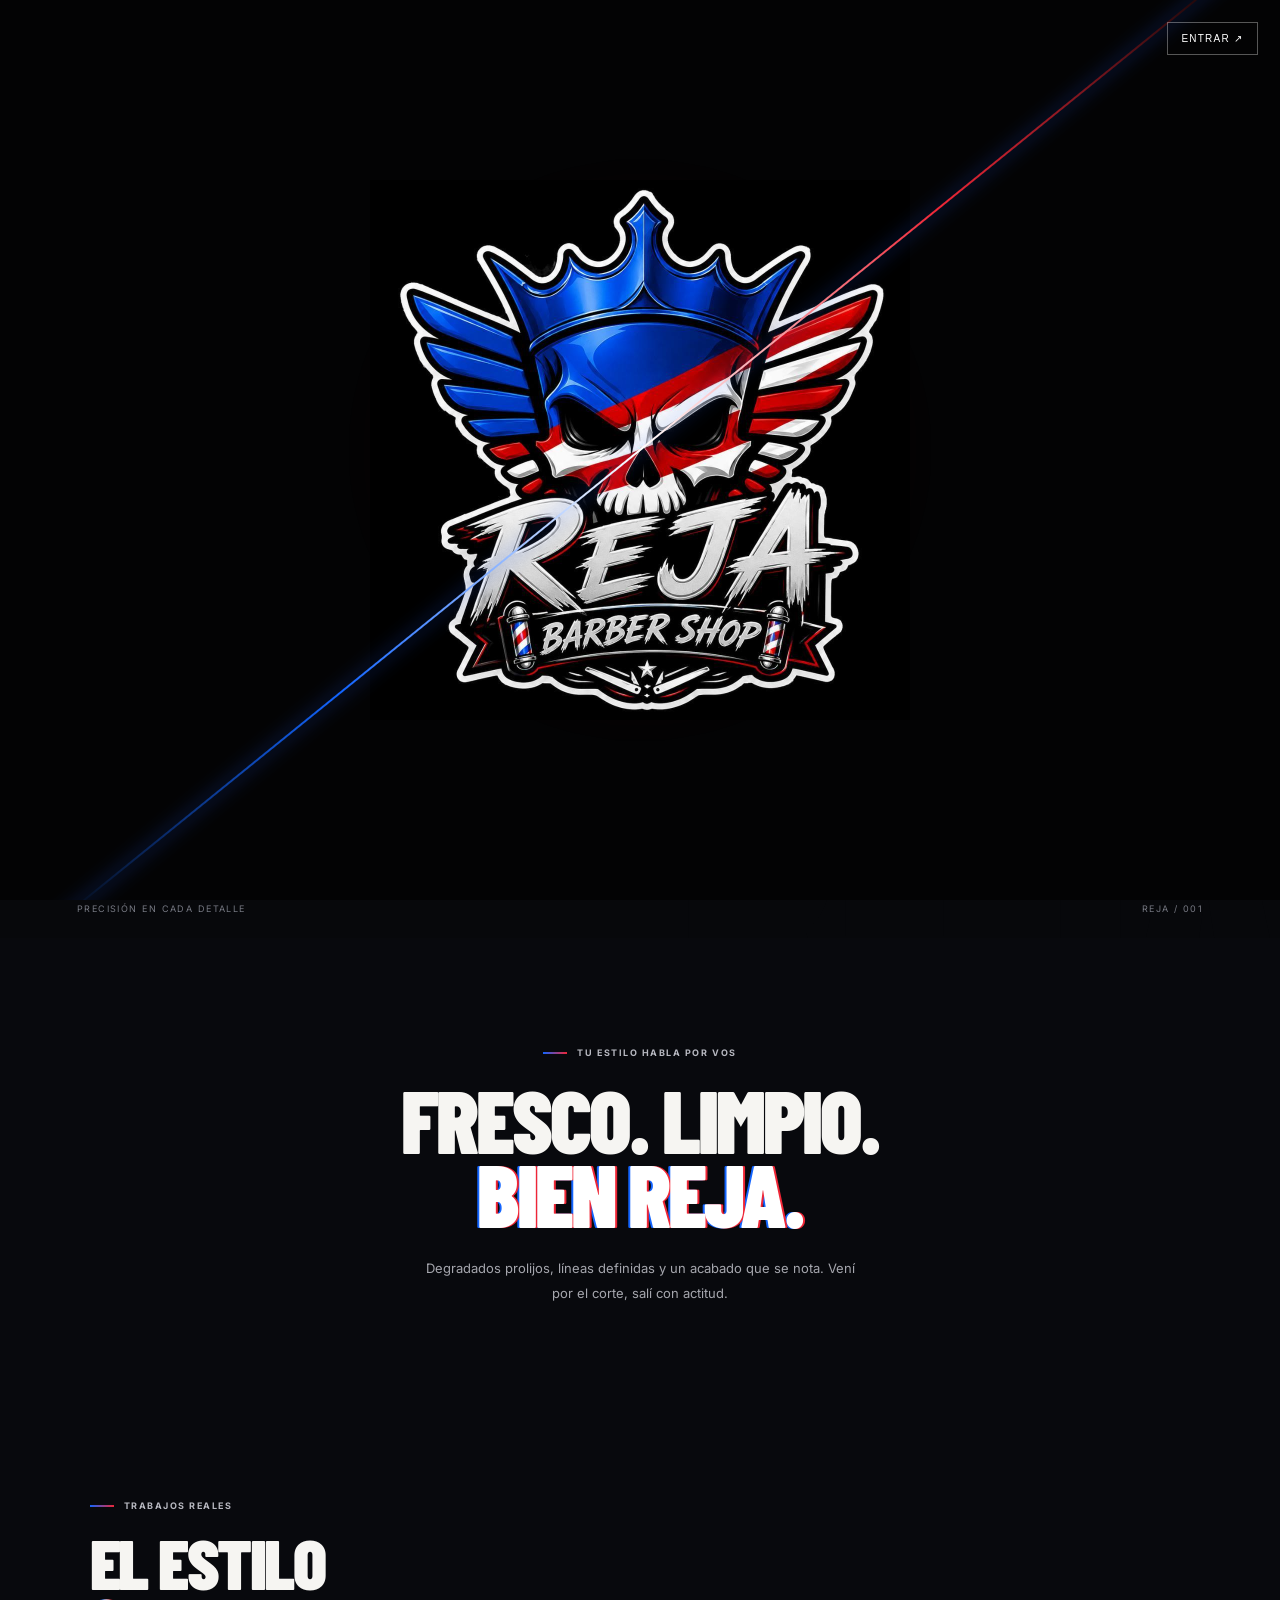
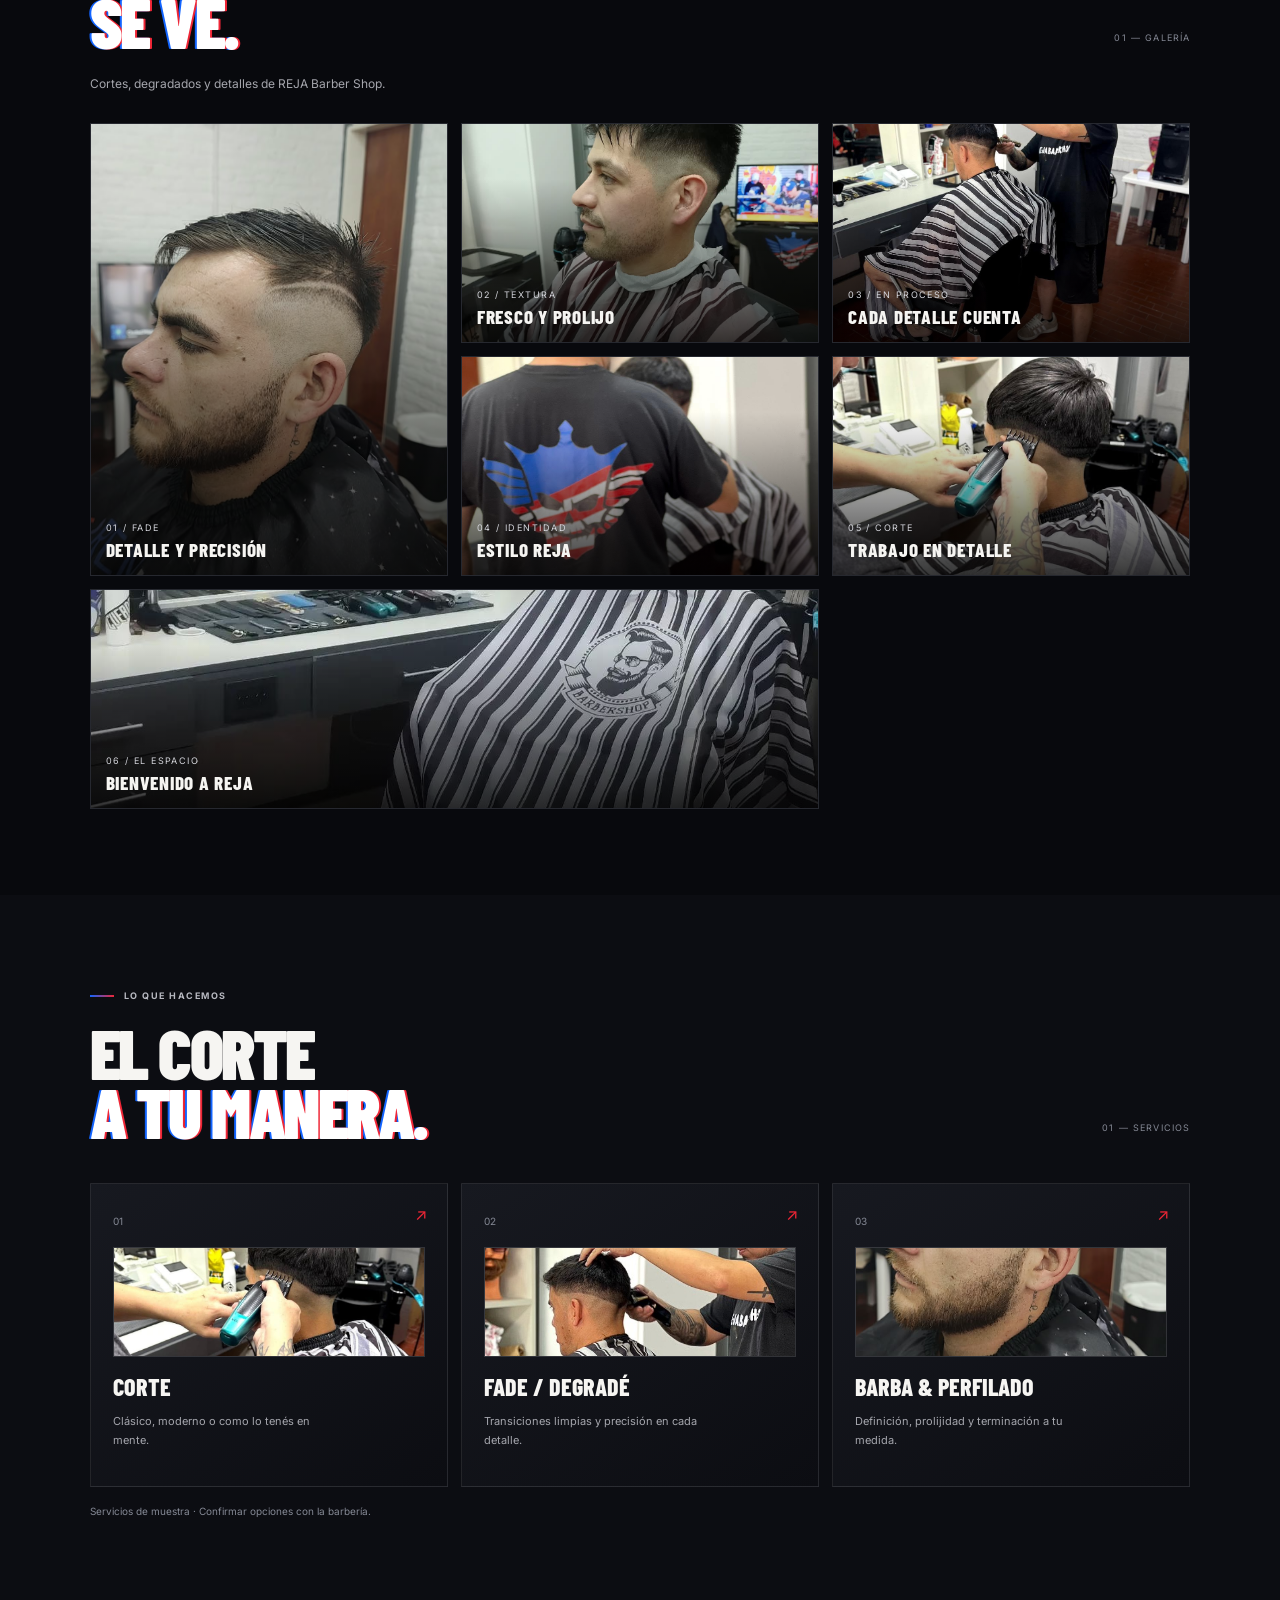
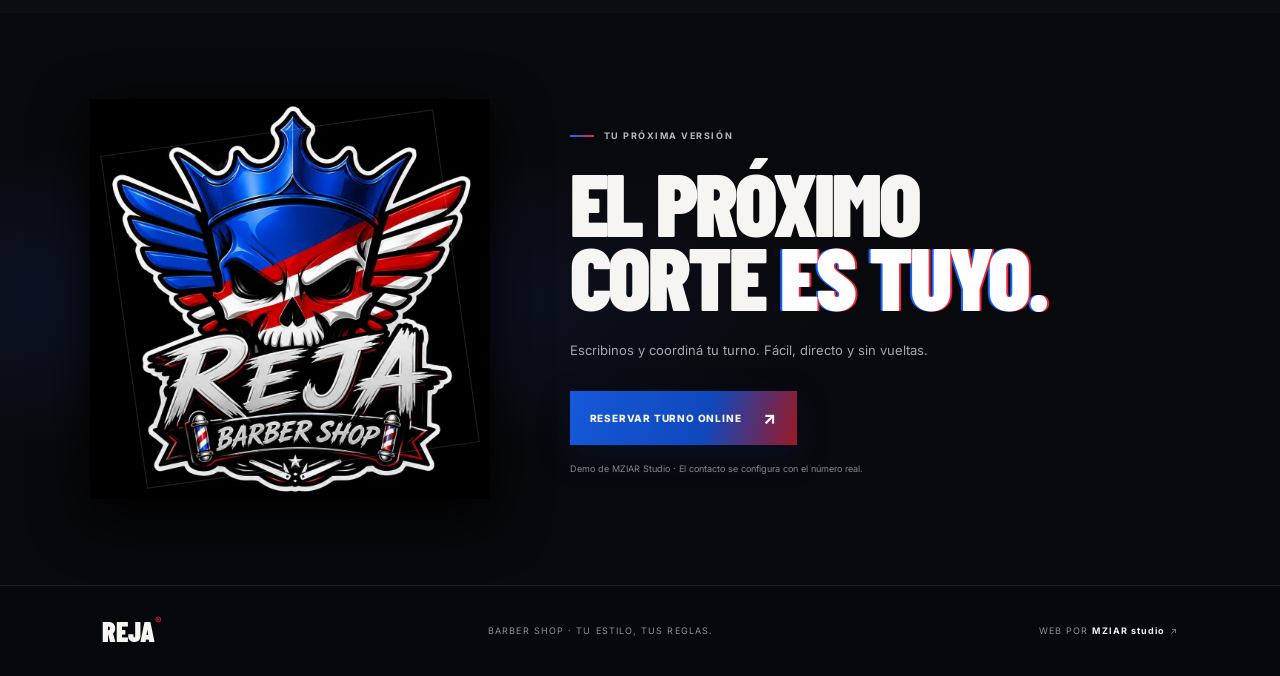
==== commit 60e40893: "Add files via upload" ====
--- a/index.html
+++ b/index.html
@@ -11,7 +11,8 @@
   <link href="https://fonts.googleapis.com/css2?family=Barlow+Condensed:wght@500;600;700;800;900&family=Inter:wght@400;500;600;700&display=swap" rel="stylesheet">
   <link rel="stylesheet" href="css/style.css">
 </head>
-<body>
+<body>
+  <div class="reja-ticker" aria-label="Información de contacto"><div class="reja-ticker-track"><span>TURNOS ONLINE</span><i>✂</i><span>INSTAGRAM @REJABARBERSHOP</span><i>✦</i><span>WHATSAPP 3435 17-2497</span><i>✂</i><span>TURNOS ONLINE</span><i>✦</i><span>INSTAGRAM @REJABARBERSHOP</span><i>✂</i><span>WHATSAPP 3435 17-2497</span><i>✦</i></div></div>
   <div class="intro" id="intro" aria-label="Presentación de REJA Barber Shop">
     <div class="intro-glow"></div>
     <img class="intro-logo intro-logo-base" src="logo.jpeg" alt="REJA Barber Shop">
@@ -42,6 +43,7 @@
       <a href="https://www.instagram.com/rejabarbershop/" target="_blank" rel="noopener noreferrer"><span>05</span> Instagram <b>↗</b></a>
     </nav>
     <div class="side-bottom"><span class="side-dot"></span><p>PRECISIÓN<br>EN CADA DETALLE</p><small>PARANÁ · ENTRE RÍOS</small></div>
+    <a class="side-address" href="https://www.google.com/maps/search/?api=1&query=Gral.+Gervasio+Artigas+822+Paran%C3%A1+Entre+R%C3%ADos+Argentina" target="_blank" rel="noopener noreferrer" aria-label="Cómo llegar a REJA Barber Shop en Gral. Gervasio Artigas 822"><small>VISITANOS · CÓMO LLEGAR ↗</small><strong>ARTIGAS 883 · LOCAL 1</strong></a>
     <a class="side-book" href="#turnos">RESERVÁ TU TURNO <span>↗</span></a>
   </aside>
 
@@ -84,9 +86,9 @@
     <section class="services section-pad" id="servicios">
       <div class="section-heading"><div><p class="eyebrow"><span></span> LO QUE HACEMOS</p><h2>EL CORTE<br><em>A TU MANERA.</em></h2></div><span class="section-number">01 — SERVICIOS</span></div>
       <div class="service-grid">
-        <article class="service-card"><span class="service-index">01</span><div class="service-symbol">✂</div><h3>CORTE</h3><p>Clásico, moderno o como lo tenés en mente.</p><span class="service-arrow">↗</span></article>
-        <article class="service-card"><span class="service-index">02</span><div class="service-symbol">◒</div><h3>FADE / DEGRADÉ</h3><p>Transiciones limpias y precisión en cada detalle.</p><span class="service-arrow">↗</span></article>
-        <article class="service-card"><span class="service-index">03</span><div class="service-symbol">✦</div><h3>BARBA & PERFILADO</h3><p>Definición, prolijidad y terminación a tu medida.</p><span class="service-arrow">↗</span></article>
+        <article class="service-card"><span class="service-index">01</span><img class="service-photo" src="2.jpeg" alt="Servicio de corte en REJA Barber Shop" loading="lazy"><h3>CORTE</h3><p>Clásico, moderno o como lo tenés en mente.</p><span class="service-arrow">↗</span></article>
+        <article class="service-card"><span class="service-index">02</span><img class="service-photo" src="degrad3.jpg" alt="Servicio de fade y degradé en REJA Barber Shop" loading="lazy"><h3>FADE / DEGRADÉ</h3><p>Transiciones limpias y precisión en cada detalle.</p><span class="service-arrow">↗</span></article>
+        <article class="service-card"><span class="service-index">03</span><img class="service-photo service-photo-beard" src="8.jpeg" alt="Servicio de barba y perfilado en REJA Barber Shop" loading="lazy"><h3>BARBA & PERFILADO</h3><p>Definición, prolijidad y terminación a tu medida.</p><span class="service-arrow">↗</span></article>
       </div>
       <p class="demo-note">Servicios de muestra · Confirmar opciones con la barbería.</p>
     </section>
--- a/css/style.css
+++ b/css/style.css
@@ -196,7 +196,10 @@
 .side-nav a b{margin-left:auto;color:#ef2636;font-size:15px;font-weight:500}
 .side-nav a:hover,.side-nav a.active{background:#11141d;color:#fff;border-left-color:#1264ff}
 .side-bottom{margin-top:auto;padding-top:22px}
-.side-book{margin-top:22px;padding:16px 14px}
+.side-address{margin-top:20px;padding:13px 12px;border:1px solid #ffffff24;background:#11141d;display:flex;flex-direction:column;gap:6px}
+.side-address{color:inherit;text-decoration:none;cursor:pointer;transition:border-color .2s,background .2s}.side-address:hover{border-color:#1264ff;background:#151a27}.side-address small{font-size:8px;font-weight:800;letter-spacing:.2em;color:#858a97}
+.side-address strong{font:800 17px/1.1 "Barlow Condensed",sans-serif;letter-spacing:.08em;color:#fff}
+.side-book{margin-top:14px;padding:16px 14px}
 .prices{background:#0a0b10;color:#f6f5f2}
 .price-panel{position:relative;overflow:hidden;border:1px solid #ffffff20;background:linear-gradient(120deg,#131722,#090a0e);padding:clamp(24px,5vw,48px);max-width:760px}
 .price-panel:after{content:"$";position:absolute;right:18px;top:-40px;font:900 230px/.9 'Barlow Condensed',sans-serif;color:#1264ff0b;pointer-events:none}
@@ -340,3 +343,17 @@
 .intro-line{animation:slash .55s ease-out .9s forwards}
 .intro-hint{animation:hintOut .5s ease 1.1s forwards}
 .skip-intro{z-index:55}
+
+
+/* MARQUESINA SUPERIOR REJA */
+.reja-ticker{position:relative;z-index:40;width:100%;height:38px;overflow:hidden;display:flex;align-items:center;background:#1264ff;border-bottom:2px solid #ef2636;box-shadow:0 3px 14px #1264ff35}
+.reja-ticker-track{display:flex;align-items:center;gap:30px;width:max-content;white-space:nowrap;animation:rejaTickerMove 28s linear infinite;padding-left:100%;font:800 13px/1 'Barlow Condensed',Impact,sans-serif;letter-spacing:.12em;color:#fff;text-shadow:2px 2px 0 #ef2636,-1px -1px 0 #ef2636,0 0 8px #ef2636}
+.reja-ticker-track i{font-style:normal;color:#fff;font-size:15px;text-shadow:2px 2px 0 #ef2636}
+@keyframes rejaTickerMove{from{transform:translateX(0)}to{transform:translateX(-100%)}}
+@media(prefers-reduced-motion:reduce){.reja-ticker-track{animation:none;padding-left:12px;justify-content:center;width:100%;gap:12px;font-size:10px}}
+
+/* FOTO EN LA TARJETA DE SERVICIO CORTE */
+.service-photo{display:block;width:100%;height:110px;object-fit:cover;object-position:center;border:1px solid #ffffff24;margin:18px 0 15px}
+
+/* ENCUADRE DE BARBA EN TARJETA DE SERVICIOS */
+.service-photo-beard{object-position:center 63%}
